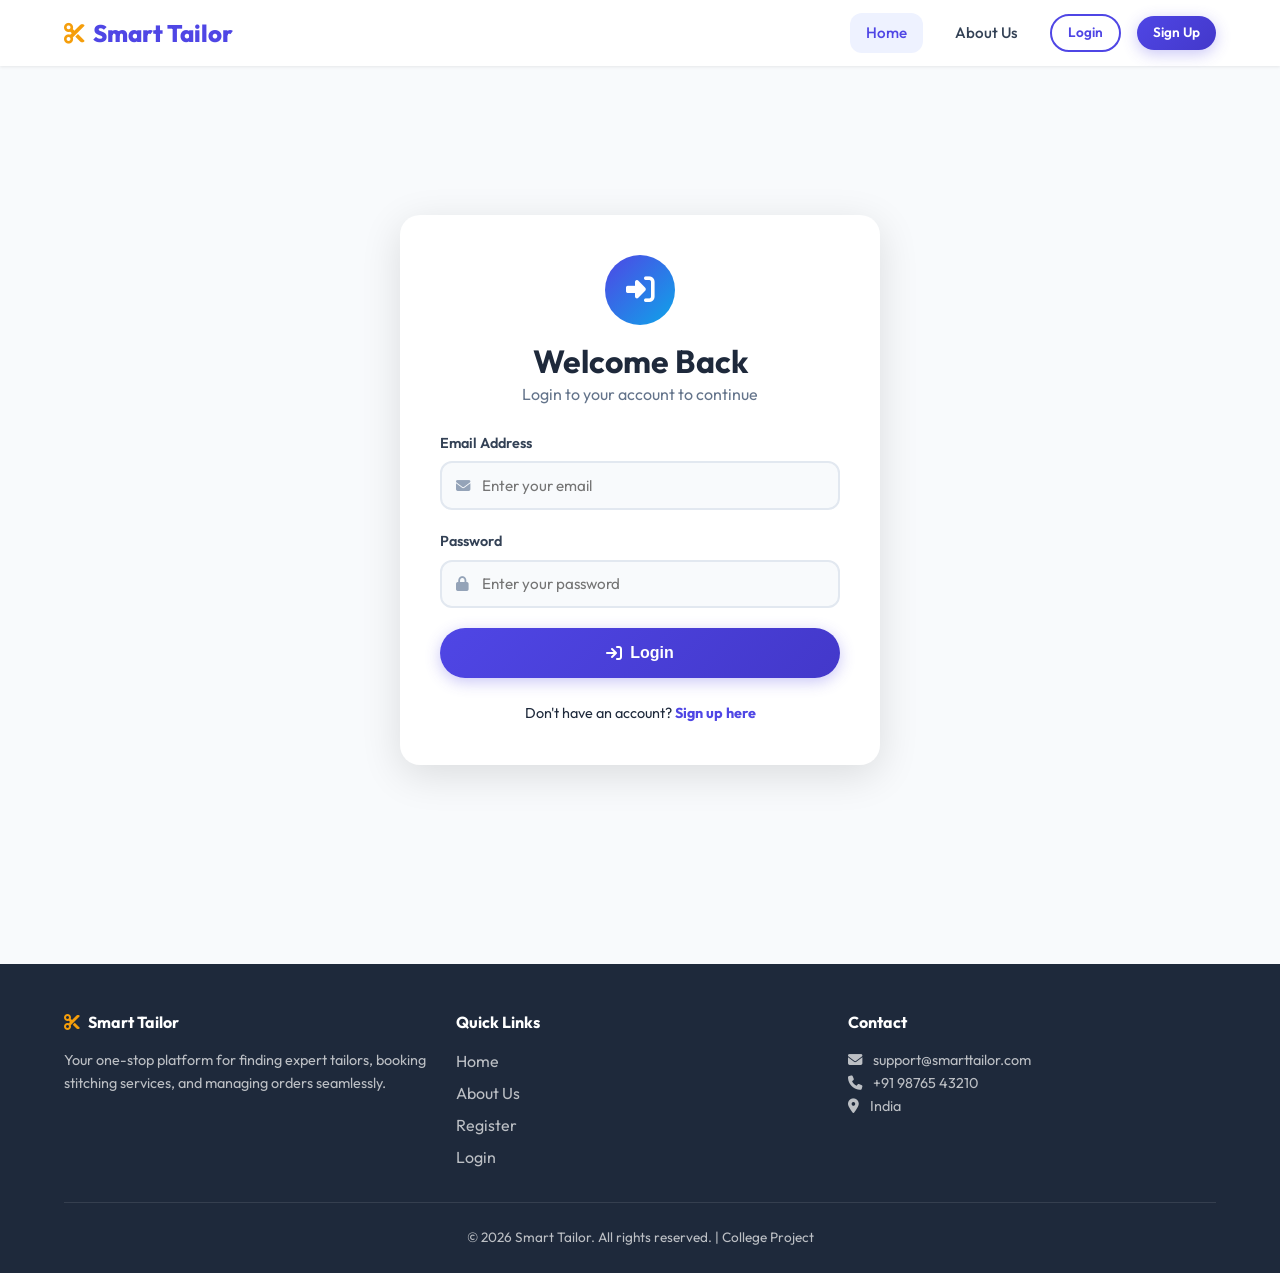
==== customer/dashboard.html @ 3a211cde "Initial project upload Co-authored-by: Copilot <223556219+Copilot@users.noreply.github.com>" ====
<!DOCTYPE html>
<html lang="en">

<head>
    <meta charset="UTF-8">
    <meta name="viewport" content="width=device-width, initial-scale=1.0">
    <title>Customer Dashboard — Smart Tailor</title>
    <meta name="description" content="Browse tailors, manage bookings, and track your orders.">
    <link rel="stylesheet" href="https://cdnjs.cloudflare.com/ajax/libs/font-awesome/6.5.0/css/all.min.css">
    <link rel="stylesheet" href="../css/style.css">
</head>

<body>
    <div id="navbar-container"></div>

    <!-- Page Header -->
    <div class="page-header">
        <div class="container">
            <h1 id="welcomeMsg">Welcome back!</h1>
            <p>Customer Dashboard — Find tailors and manage your bookings</p>
        </div>
    </div>

    <div class="container dashboard-container" style="padding-top:2rem;">
        <div id="alert-container"></div>

        <!-- Stats Row -->
        <div class="grid-3 mb-4" id="statsRow">
            <div class="stat-card">
                <div class="stat-icon primary"><i class="fa-solid fa-box"></i></div>
                <div>
                    <h3 id="totalOrders">0</h3>
                    <p>Total Orders</p>
                </div>
            </div>
            <div class="stat-card">
                <div class="stat-icon warning"><i class="fa-solid fa-clock"></i></div>
                <div>
                    <h3 id="activeOrders">0</h3>
                    <p>Active Orders</p>
                </div>
            </div>
            <div class="stat-card">
                <div class="stat-icon success"><i class="fa-solid fa-check-double"></i></div>
                <div>
                    <h3 id="completedOrders">0</h3>
                    <p>Completed</p>
                </div>
            </div>
        </div>

        <!-- Tailor Listing Section -->
        <div class="card-custom mb-4">
            <div class="flex-between p-3" style="border-bottom:1px solid var(--gray-lighter); flex-wrap:wrap; gap:0.8rem;">
                <h3><i class="fa-solid fa-store" style="color:var(--primary);margin-right:10px;"></i>Available Tailors
                </h3>
                <div id="categoryFilter" style="display:flex; gap:0.5rem; flex-wrap:wrap;">
                    <button type="button" class="btn-secondary-custom btn-sm-custom cat-filter-btn active" data-category="" onclick="filterByCategory('')">All</button>
                    <button type="button" class="btn-secondary-custom btn-sm-custom cat-filter-btn" data-category="Men" onclick="filterByCategory('Men')"><i class="fa-solid fa-person"></i> Men</button>
                    <button type="button" class="btn-secondary-custom btn-sm-custom cat-filter-btn" data-category="Women" onclick="filterByCategory('Women')"><i class="fa-solid fa-person-dress"></i> Women</button>
                    <button type="button" class="btn-secondary-custom btn-sm-custom cat-filter-btn" data-category="Kids" onclick="filterByCategory('Kids')"><i class="fa-solid fa-child"></i> Kids</button>
                </div>
            </div>

            <!-- Full filter system: search, city, rating, price, sort -->
            <div style="padding:1.2rem 1.5rem; border-bottom:1px solid var(--gray-lighter); display:flex; gap:0.8rem; flex-wrap:wrap; align-items:center;">
                <div class="input-icon" style="flex:1; min-width:220px; margin-bottom:0;">
                    <i class="fa-solid fa-magnifying-glass"></i>
                    <input type="text" id="searchInput" placeholder="Search by shop, owner, or service..." oninput="debouncedFilter()">
                </div>
                <select id="cityFilter" onchange="loadTailors()" style="padding:0.6rem 0.9rem; border-radius:10px; border:1px solid var(--gray-lighter); min-width:150px;">
                    <option value="">All Cities</option>
                </select>
                <select id="ratingFilter" onchange="loadTailors()" style="padding:0.6rem 0.9rem; border-radius:10px; border:1px solid var(--gray-lighter); min-width:140px;">
                    <option value="0">Any Rating</option>
                    <option value="4.5">4.5 &amp; up</option>
                    <option value="4">4.0 &amp; up</option>
                    <option value="3">3.0 &amp; up</option>
                </select>
                <select id="priceFilter" onchange="loadTailors()" style="padding:0.6rem 0.9rem; border-radius:10px; border:1px solid var(--gray-lighter); min-width:160px;">
                    <option value="">Any Price</option>
                </select>
                <select id="sortFilter" onchange="loadTailors()" style="padding:0.6rem 0.9rem; border-radius:10px; border:1px solid var(--gray-lighter); min-width:160px;">
                    <option value="">Newest First</option>
                    <option value="rating">Highest Rated</option>
                    <option value="price_low">Price: Low to High</option>
                    <option value="price_high">Price: High to Low</option>
                </select>
            </div>

            <div style="padding:1.5rem;">
                <div class="grid-3" id="tailorsList">
                    <div class="text-center p-3">
                        <div class="spinner"></div>
                        <p class="text-muted">Loading tailors...</p>
                    </div>
                </div>
            </div>
        </div>

        <!-- Recent Bookings -->
        <div class="card-custom mb-4">
            <div class="flex-between p-3" style="border-bottom:1px solid var(--gray-lighter);">
                <h3><i class="fa-solid fa-clipboard-list" style="color:var(--primary);margin-right:10px;"></i>My
                    Bookings</h3>
            </div>
            <div style="overflow-x:auto;">
                <table class="table-custom">
                    <thead>
                        <tr>
                            <th>#</th>
                            <th>Tailor Shop</th>
                            <th>Service</th>
                            <th>Date & Time</th>
                            <th>Mode</th>
                            <th>Status</th>
                            <th>Action</th>
                        </tr>
                    </thead>
                    <tbody id="bookingsTable">
                        <tr>
                            <td colspan="7" class="text-center p-3 text-muted">Loading...</td>
                        </tr>
                    </tbody>
                </table>
            </div>
        </div>
    </div>

    <div id="footer-container"></div>

    <script src="../js/script.js"></script>
    <script>
        document.addEventListener('DOMContentLoaded', async () => {
            const user = await initPage('home', true, ['customer']);
            if (!user) return;

            document.getElementById('welcomeMsg').textContent = 'Welcome, ' + user.full_name + '!';
            loadFilterOptions();
            loadTailors();
            loadBookings();
        });

        let activeCategory = '';
        let searchDebounceTimer = null;

        function filterByCategory(category) {
            activeCategory = category;
            document.querySelectorAll('.cat-filter-btn').forEach(btn => {
                btn.classList.toggle('active', btn.dataset.category === category);
            });
            loadTailors();
        }

        function debouncedFilter() {
            clearTimeout(searchDebounceTimer);
            searchDebounceTimer = setTimeout(loadTailors, 400);
        }

        async function loadFilterOptions() {
            try {
                const result = await fetchAPI('filter_options.php');
                const { cities, price_ranges } = result.data;

                const citySelect = document.getElementById('cityFilter');
                cities.forEach(c => {
                    const opt = document.createElement('option');
                    opt.value = c; opt.textContent = c;
                    citySelect.appendChild(opt);
                });

                const priceSelect = document.getElementById('priceFilter');
                price_ranges.forEach(p => {
                    const opt = document.createElement('option');
                    opt.value = p.value; opt.textContent = p.label;
                    priceSelect.appendChild(opt);
                });
            } catch (err) {
                // Filter dropdowns simply stay at their default options if this fails.
            }
        }

        const CATEGORY_ICONS = { Men: 'fa-person', Women: 'fa-person-dress', Kids: 'fa-child' };

        function starRow(rating) {
            const full = Math.round(rating);
            let html = '';
            for (let i = 1; i <= 5; i++) {
                html += `<i class="fa-${i <= full ? 'solid' : 'regular'} fa-star" style="color:#F5A623;font-size:0.8rem;"></i>`;
            }
            return html + ` <span style="font-size:0.8rem;color:var(--gray);">${parseFloat(rating).toFixed(1)}</span>`;
        }

        function buildTailorQuery() {
            const params = new URLSearchParams();
            if (activeCategory) params.set('category', activeCategory);
            const city = document.getElementById('cityFilter').value;
            if (city) params.set('city', city);
            const search = document.getElementById('searchInput').value.trim();
            if (search) params.set('search', search);
            const minRating = document.getElementById('ratingFilter').value;
            if (minRating && minRating !== '0') params.set('min_rating', minRating);
            const priceRange = document.getElementById('priceFilter').value;
            if (priceRange) params.set('price_range', priceRange);
            const sort = document.getElementById('sortFilter').value;
            if (sort) params.set('sort', sort);
            return params.toString();
        }

        async function loadTailors() {
            try {
                const qs = buildTailorQuery();
                const endpoint = qs ? `tailors.php?${qs}` : 'tailors.php';
                const result = await fetchAPI(endpoint);
                const container = document.getElementById('tailorsList');
                const tailors = result.data || [];

                if (tailors.length === 0) {
                    container.innerHTML = '<div class="text-center p-3" style="grid-column:1/-1;"><i class="fa-solid fa-store-slash" style="font-size:3rem;color:var(--gray-light);margin-bottom:1rem;display:block;"></i><h4>No tailors found</h4><p class="text-muted">Try adjusting your filters, or check back soon!</p></div>';
                    return;
                }

                container.innerHTML = tailors.map(t => `
                    <div class="tailor-card">
                        <div class="icon-box">
                            <i class="fa-solid fa-store"></i>
                        </div>
                        <h4>${t.shop_name}</h4>
                        <p class="meta"><i class="fa-solid fa-user-tie"></i> ${t.owner_name}</p>
                        <p class="meta"><i class="fa-solid fa-location-dot"></i> ${t.city ? t.city + ' \u2014 ' : ''}${t.address || 'N/A'}</p>
                        <p class="meta">${starRow(t.rating)}</p>
                        <p class="meta" style="font-weight:600;color:var(--primary);">Starting from \u20b9${parseFloat(t.starting_price).toFixed(0)}</p>
                        <div style="margin:0.5rem 0;">
                            ${(t.category || '').split(',').filter(Boolean).map(c => `<span class="services-badge" style="background:var(--accent-light,#eef2ff);"><i class="fa-solid ${CATEGORY_ICONS[c.trim()] || 'fa-tag'}"></i> ${c.trim()}</span>`).join('')}
                        </div>
                        <div style="margin:0.5rem 0 0.8rem;">
                            ${(t.services || '').split(',').map(s => `<span class="services-badge">${s.trim()}</span>`).join('')}
                        </div>
                        <a href="booking.html?tailor_id=${t.id}&shop_name=${encodeURIComponent(t.shop_name)}" class="btn-primary-custom btn-sm-custom w-100" style="justify-content:center; margin-top:auto;">
                            <i class="fa-solid fa-calendar-plus"></i> Book Now
                        </a>
                    </div>
                `).join('');
            } catch (err) {
                document.getElementById('tailorsList').innerHTML = '<p class="text-muted text-center" style="grid-column:1/-1;">Failed to load tailors.</p>';
            }
        }

        async function loadBookings() {
            try {
                const result = await fetchAPI('booking.php');
                const bookings = result.data || [];
                const tbody = document.getElementById('bookingsTable');

                // Stats
                document.getElementById('totalOrders').textContent = bookings.length;
                document.getElementById('activeOrders').textContent = bookings.filter(b => b.status !== 'completed' && b.status !== 'cancelled').length;
                document.getElementById('completedOrders').textContent = bookings.filter(b => b.status === 'completed').length;

                if (bookings.length === 0) {
                    tbody.innerHTML = '<tr><td colspan="7" class="text-center p-3 text-muted">No bookings yet. Browse tailors and book your first service!</td></tr>';
                    return;
                }

                tbody.innerHTML = bookings.map((b, i) => `
                    <tr>
                        <td>${i + 1}</td>
                        <td><strong>${b.shop_name}</strong></td>
                        <td>${b.service_type}</td>
                        <td>${formatDate(b.booking_date)}<br><small class="text-muted">${b.booking_time}</small></td>
                        <td><small>${b.service_mode}</small></td>
                        <td>${getStatusBadge(b.status)}</td>
                        <td>
                            <a href="order_summary.html?id=${b.id}" class="btn-primary-custom btn-sm-custom" style="padding:0.3rem 0.8rem;font-size:0.8rem;">
                                <i class="fa-solid fa-eye"></i> View
                            </a>
                        </td>
                    </tr>
                `).join('');
            } catch (err) {
                document.getElementById('bookingsTable').innerHTML = '<tr><td colspan="7" class="text-center text-muted p-3">Failed to load bookings.</td></tr>';
            }
        }
    </script>
</body>

</html>
---- css/style.css ----
/* ==============================================
   Tailor Booking System — Design System
   Modern, clean, responsive CSS
   ============================================== */

/* Google Font */
@import url('https://fonts.googleapis.com/css2?family=Outfit:wght@300;400;500;600;700;800&display=swap');

/* ---- CSS Custom Properties ---- */
:root {
    --primary: #4F46E5;
    --primary-dark: #4338CA;
    --primary-light: #EEF2FF;
    --secondary: #0EA5E9;
    --accent: #F59E0B;
    --success: #10B981;
    --danger: #EF4444;
    --warning: #F59E0B;
    --dark: #1E293B;
    --dark-2: #334155;
    --gray: #64748B;
    --gray-light: #94A3B8;
    --gray-lighter: #E2E8F0;
    --bg: #F8FAFC;
    --white: #FFFFFF;
    --shadow-sm: 0 1px 3px rgba(0,0,0,0.08);
    --shadow: 0 4px 15px rgba(0,0,0,0.08);
    --shadow-lg: 0 10px 40px rgba(0,0,0,0.12);
    --shadow-xl: 0 20px 60px rgba(0,0,0,0.15);
    --radius: 12px;
    --radius-lg: 20px;
    --radius-pill: 50px;
    --transition: all 0.3s cubic-bezier(0.4, 0, 0.2, 1);
    --font: 'Outfit', sans-serif;
}

/* ---- Reset & Base ---- */
*, *::before, *::after {
    margin: 0;
    padding: 0;
    box-sizing: border-box;
}

html {
    scroll-behavior: smooth;
}

body {
    font-family: var(--font);
    background: var(--bg);
    color: var(--dark);
    line-height: 1.6;
    min-height: 100vh;
    overflow-x: hidden;
}

a {
    color: var(--primary);
    text-decoration: none;
    transition: var(--transition);
}

a:hover {
    color: var(--primary-dark);
}

img {
    max-width: 100%;
    height: auto;
}

/* ---- Typography ---- */
h1, h2, h3, h4, h5, h6 {
    font-weight: 700;
    line-height: 1.3;
    color: var(--dark);
}

h1 { font-size: 2.5rem; }
h2 { font-size: 2rem; }
h3 { font-size: 1.5rem; }
h4 { font-size: 1.25rem; }

.text-gradient {
    background: linear-gradient(135deg, var(--primary), var(--secondary));
    -webkit-background-clip: text;
    -webkit-text-fill-color: transparent;
    background-clip: text;
}

/* ---- Navbar ---- */
.navbar {
    background: var(--white);
    box-shadow: var(--shadow-sm);
    padding: 0.8rem 0;
    position: fixed;
    top: 0;
    left: 0;
    right: 0;
    z-index: 1000;
    transition: var(--transition);
}

.navbar.scrolled {
    background: rgba(255, 255, 255, 0.95);
    backdrop-filter: blur(20px);
    box-shadow: var(--shadow);
}

.navbar-brand {
    font-weight: 800;
    font-size: 1.5rem;
    color: var(--primary) !important;
    display: flex;
    align-items: center;
    gap: 8px;
}

.navbar-brand i {
    font-size: 1.3rem;
    color: var(--accent);
}

.nav-link {
    font-weight: 500;
    color: var(--dark-2) !important;
    padding: 0.5rem 1rem !important;
    border-radius: var(--radius);
    transition: var(--transition);
    font-size: 0.95rem;
}

.nav-link:hover,
.nav-link.active {
    color: var(--primary) !important;
    background: var(--primary-light);
}

/* Profile Dropdown */
.profile-dropdown {
    position: relative;
}

.profile-icon {
    width: 40px;
    height: 40px;
    border-radius: 50%;
    background: linear-gradient(135deg, var(--primary), var(--secondary));
    color: var(--white);
    display: flex;
    align-items: center;
    justify-content: center;
    font-weight: 700;
    font-size: 1.1rem;
    cursor: pointer;
    border: 3px solid var(--white);
    box-shadow: var(--shadow);
    transition: var(--transition);
}

.profile-icon:hover {
    transform: scale(1.1);
    box-shadow: var(--shadow-lg);
}

.profile-menu {
    position: absolute;
    top: 55px;
    right: 0;
    background: var(--white);
    border-radius: var(--radius);
    box-shadow: var(--shadow-xl);
    min-width: 220px;
    padding: 0.5rem 0;
    opacity: 0;
    visibility: hidden;
    transform: translateY(-10px);
    transition: var(--transition);
    z-index: 1001;
    border: 1px solid var(--gray-lighter);
}

.profile-menu.show {
    opacity: 1;
    visibility: visible;
    transform: translateY(0);
}

.profile-menu a {
    display: flex;
    align-items: center;
    gap: 10px;
    padding: 0.7rem 1.2rem;
    color: var(--dark-2);
    font-weight: 500;
    font-size: 0.9rem;
    transition: var(--transition);
}

.profile-menu a:hover {
    background: var(--primary-light);
    color: var(--primary);
}

.profile-menu a i {
    font-size: 1rem;
    width: 20px;
    text-align: center;
    color: var(--gray);
}

.profile-menu a:hover i {
    color: var(--primary);
}

.profile-menu .divider {
    height: 1px;
    background: var(--gray-lighter);
    margin: 0.3rem 0;
}

.profile-menu a.logout {
    color: var(--danger);
}

.profile-menu a.logout i {
    color: var(--danger);
}

/* ---- Buttons ---- */
.btn-primary-custom {
    background: linear-gradient(135deg, var(--primary), var(--primary-dark));
    color: var(--white);
    border: none;
    padding: 0.75rem 2rem;
    border-radius: var(--radius-pill);
    font-weight: 600;
    font-size: 0.95rem;
    cursor: pointer;
    transition: var(--transition);
    display: inline-flex;
    align-items: center;
    gap: 8px;
    box-shadow: 0 4px 15px rgba(79, 70, 229, 0.3);
}

.btn-primary-custom:hover {
    transform: translateY(-2px);
    box-shadow: 0 8px 25px rgba(79, 70, 229, 0.4);
    background: linear-gradient(135deg, var(--primary-dark), var(--primary));
}

.btn-secondary-custom {
    background: var(--white);
    color: var(--primary);
    border: 2px solid var(--primary);
    padding: 0.7rem 2rem;
    border-radius: var(--radius-pill);
    font-weight: 600;
    font-size: 0.95rem;
    cursor: pointer;
    transition: var(--transition);
    display: inline-flex;
    align-items: center;
    gap: 8px;
}

.btn-secondary-custom:hover {
    background: var(--primary);
    color: var(--white);
    transform: translateY(-2px);
}

.btn-success-custom {
    background: linear-gradient(135deg, var(--success), #059669);
    color: var(--white);
    border: none;
    padding: 0.75rem 2rem;
    border-radius: var(--radius-pill);
    font-weight: 600;
    cursor: pointer;
    transition: var(--transition);
    box-shadow: 0 4px 15px rgba(16, 185, 129, 0.3);
}

.btn-success-custom:hover {
    transform: translateY(-2px);
    box-shadow: 0 8px 25px rgba(16, 185, 129, 0.4);
}

.btn-danger-custom {
    background: linear-gradient(135deg, var(--danger), #DC2626);
    color: var(--white);
    border: none;
    padding: 0.6rem 1.5rem;
    border-radius: var(--radius-pill);
    font-weight: 600;
    cursor: pointer;
    transition: var(--transition);
}

.btn-sm-custom {
    padding: 0.4rem 1rem;
    font-size: 0.85rem;
}

/* ---- Cards ---- */
.card-custom {
    background: var(--white);
    border-radius: var(--radius-lg);
    box-shadow: var(--shadow);
    border: 1px solid rgba(226, 232, 240, 0.5);
    transition: var(--transition);
    overflow: hidden;
}

.card-custom:hover {
    box-shadow: var(--shadow-lg);
    transform: translateY(-4px);
}

.glass-card {
    background: rgba(255, 255, 255, 0.7);
    backdrop-filter: blur(20px);
    border: 1px solid rgba(255, 255, 255, 0.3);
    border-radius: var(--radius-lg);
    box-shadow: var(--shadow);
}

/* Tailor Cards */
.tailor-card {
    background: var(--white);
    border-radius: var(--radius-lg);
    box-shadow: var(--shadow);
    padding: 1.5rem;
    transition: var(--transition);
    border: 1px solid transparent;
    position: relative;
    overflow: hidden;
    display: flex;
    flex-direction: column;
    height: 100%;
}

.tailor-card::before {
    content: '';
    position: absolute;
    top: 0;
    left: 0;
    right: 0;
    height: 4px;
    background: linear-gradient(90deg, var(--primary), var(--secondary));
    opacity: 0;
    transition: var(--transition);
}

.tailor-card:hover {
    transform: translateY(-6px);
    box-shadow: var(--shadow-xl);
    border-color: var(--primary-light);
}

.tailor-card:hover::before {
    opacity: 1;
}

.tailor-card .icon-box {
    width: 70px;
    height: 70px;
    border-radius: 50%;
    background: linear-gradient(135deg, var(--primary-light), #C7D2FE);
    display: flex;
    align-items: center;
    justify-content: center;
    margin-bottom: 1rem;
}

.tailor-card .icon-box i {
    font-size: 1.8rem;
    color: var(--primary);
}

.tailor-card h4 {
    font-size: 1.1rem;
    margin-bottom: 0.3rem;
}

.tailor-card .meta {
    color: var(--gray);
    font-size: 0.85rem;
    margin-bottom: 0.5rem;
}

.tailor-card .services-badge {
    display: inline-block;
    background: var(--primary-light);
    color: var(--primary);
    padding: 0.25rem 0.75rem;
    border-radius: var(--radius-pill);
    font-size: 0.8rem;
    font-weight: 500;
    margin: 0.15rem;
}

/* ---- Hero Section ---- */
.hero {
    min-height: 100vh;
    display: flex;
    align-items: center;
    padding-top: 80px;
    position: relative;
    overflow: hidden;
    background: linear-gradient(135deg, #F8FAFC 0%, var(--primary-light) 50%, #DBEAFE 100%);
}

.hero::before {
    content: '';
    position: absolute;
    width: 600px;
    height: 600px;
    border-radius: 50%;
    background: radial-gradient(circle, rgba(79, 70, 229, 0.08), transparent);
    top: -200px;
    right: -200px;
}

.hero::after {
    content: '';
    position: absolute;
    width: 400px;
    height: 400px;
    border-radius: 50%;
    background: radial-gradient(circle, rgba(14, 165, 233, 0.06), transparent);
    bottom: -100px;
    left: -100px;
}

.hero h1 {
    font-size: 3.5rem;
    font-weight: 800;
    line-height: 1.15;
    margin-bottom: 1.5rem;
}

.hero p {
    font-size: 1.15rem;
    color: var(--gray);
    max-width: 500px;
}

.hero-visual {
    position: relative;
}

.hero-card {
    background: var(--white);
    border-radius: var(--radius-lg);
    box-shadow: var(--shadow-xl);
    padding: 2.5rem;
    text-align: center;
}

.hero-card i {
    font-size: 4rem;
    color: var(--primary);
    margin-bottom: 1rem;
}

.floating-badge {
    position: absolute;
    background: var(--white);
    border-radius: var(--radius);
    padding: 0.8rem 1.2rem;
    box-shadow: var(--shadow-lg);
    display: flex;
    align-items: center;
    gap: 10px;
    animation: float 3s ease-in-out infinite;
}

.floating-badge.left {
    bottom: 30px;
    left: -20px;
}

.floating-badge.right {
    top: 30px;
    right: -20px;
    animation-delay: 1.5s;
}

@keyframes float {
    0%, 100% { transform: translateY(0); }
    50% { transform: translateY(-10px); }
}

/* ---- Section Styles ---- */
.section {
    padding: 5rem 0;
}

.section-title {
    text-align: center;
    margin-bottom: 3rem;
}

.section-title h2 {
    font-size: 2.2rem;
    margin-bottom: 0.5rem;
}

.section-title p {
    color: var(--gray);
    font-size: 1.1rem;
}

.section-alt {
    background: var(--white);
}

/* ---- Feature Cards ---- */
.feature-card {
    text-align: center;
    padding: 2rem 1.5rem;
    border-radius: var(--radius-lg);
    background: var(--white);
    box-shadow: var(--shadow);
    transition: var(--transition);
}

.feature-card:hover {
    transform: translateY(-5px);
    box-shadow: var(--shadow-lg);
}

.feature-card .icon {
    width: 80px;
    height: 80px;
    border-radius: 50%;
    background: var(--primary-light);
    display: flex;
    align-items: center;
    justify-content: center;
    margin: 0 auto 1.5rem;
}

.feature-card .icon i {
    font-size: 2rem;
    color: var(--primary);
}

.feature-card h4 {
    margin-bottom: 0.5rem;
}

.feature-card p {
    color: var(--gray);
    font-size: 0.9rem;
}

/* ---- Forms ---- */
.form-container {
    max-width: 600px;
    margin: 0 auto;
    background: var(--white);
    padding: 2.5rem;
    border-radius: var(--radius-lg);
    box-shadow: var(--shadow-lg);
}

.form-container.wide {
    max-width: 800px;
}

.form-group {
    margin-bottom: 1.25rem;
}

.form-group label {
    display: block;
    font-weight: 600;
    font-size: 0.9rem;
    color: var(--dark-2);
    margin-bottom: 0.4rem;
}

.form-group input,
.form-group select,
.form-group textarea {
    width: 100%;
    padding: 0.8rem 1rem;
    border: 2px solid var(--gray-lighter);
    border-radius: var(--radius);
    font-family: var(--font);
    font-size: 0.95rem;
    color: var(--dark);
    transition: var(--transition);
    background: var(--bg);
}

.form-group input:focus,
.form-group select:focus,
.form-group textarea:focus {
    outline: none;
    border-color: var(--primary);
    box-shadow: 0 0 0 4px rgba(79, 70, 229, 0.1);
    background: var(--white);
}

.form-group textarea {
    resize: vertical;
    min-height: 80px;
}

.form-group .input-icon {
    position: relative;
}

.form-group .input-icon i {
    position: absolute;
    left: 1rem;
    top: 50%;
    transform: translateY(-50%);
    color: var(--gray-light);
    font-size: 0.9rem;
}

.form-group .input-icon input {
    padding-left: 2.5rem;
}

.form-row {
    display: grid;
    grid-template-columns: 1fr 1fr;
    gap: 1rem;
}

/* Role Selection Tabs */
.role-tabs {
    display: flex;
    gap: 1rem;
    margin-bottom: 2rem;
}

.role-tab {
    flex: 1;
    padding: 1.2rem;
    border: 2px solid var(--gray-lighter);
    border-radius: var(--radius);
    text-align: center;
    cursor: pointer;
    transition: var(--transition);
    background: var(--white);
}

.role-tab:hover {
    border-color: var(--primary-light);
}

.role-tab.active {
    border-color: var(--primary);
    background: var(--primary-light);
}

.role-tab i {
    font-size: 2rem;
    display: block;
    margin-bottom: 0.5rem;
    color: var(--gray);
    transition: var(--transition);
}

.role-tab.active i {
    color: var(--primary);
}

.role-tab span {
    font-weight: 600;
    font-size: 0.95rem;
}

/* ---- Dashboard Layout ---- */
.page-header {
    background: linear-gradient(135deg, var(--primary), var(--primary-dark));
    color: var(--white);
    padding: 6rem 0 3rem;
    margin-bottom: -2rem;
    position: relative;
}

.page-header::after {
    content: '';
    position: absolute;
    bottom: 0;
    left: 0;
    right: 0;
    height: 30px;
    background: var(--bg);
    border-radius: 30px 30px 0 0;
}

.page-header h1 {
    color: var(--white);
    font-size: 2rem;
}

.page-header p {
    color: rgba(255, 255, 255, 0.8);
}

.dashboard-container {
    padding-top: 80px;
    min-height: 100vh;
}

/* Stats Cards */
.stat-card {
    background: var(--white);
    border-radius: var(--radius-lg);
    padding: 1.5rem;
    box-shadow: var(--shadow);
    display: flex;
    align-items: center;
    gap: 1rem;
    transition: var(--transition);
}

.stat-card:hover {
    transform: translateY(-3px);
    box-shadow: var(--shadow-lg);
}

.stat-card .stat-icon {
    width: 55px;
    height: 55px;
    border-radius: 15px;
    display: flex;
    align-items: center;
    justify-content: center;
    font-size: 1.4rem;
}

.stat-card .stat-icon.primary {
    background: var(--primary-light);
    color: var(--primary);
}

.stat-card .stat-icon.success {
    background: #D1FAE5;
    color: var(--success);
}

.stat-card .stat-icon.warning {
    background: #FEF3C7;
    color: var(--warning);
}

.stat-card .stat-icon.danger {
    background: #FEE2E2;
    color: var(--danger);
}

.stat-card h3 {
    font-size: 1.6rem;
    margin-bottom: 0;
}

.stat-card p {
    color: var(--gray);
    font-size: 0.85rem;
    margin: 0;
}

/* ---- Tables ---- */
.table-custom {
    width: 100%;
    border-collapse: separate;
    border-spacing: 0;
}

.table-custom thead th {
    background: var(--bg);
    padding: 1rem 1.25rem;
    font-weight: 600;
    font-size: 0.85rem;
    color: var(--gray);
    text-transform: uppercase;
    letter-spacing: 0.5px;
    border-bottom: 2px solid var(--gray-lighter);
}

.table-custom tbody td {
    padding: 1rem 1.25rem;
    border-bottom: 1px solid var(--gray-lighter);
    font-size: 0.9rem;
    vertical-align: middle;
}

.table-custom tbody tr {
    transition: var(--transition);
}

.table-custom tbody tr:hover {
    background: var(--primary-light);
}

.table-custom tbody tr:last-child td {
    border-bottom: none;
}

/* Badges */
.badge-custom {
    padding: 0.35rem 0.85rem;
    border-radius: var(--radius-pill);
    font-size: 0.8rem;
    font-weight: 600;
    display: inline-flex;
    align-items: center;
    gap: 5px;
}

.badge-pending {
    background: #FEF3C7;
    color: #92400E;
}

.badge-accepted {
    background: #DBEAFE;
    color: #1E40AF;
}

.badge-progress {
    background: #E0E7FF;
    color: #4338CA;
}

.badge-completed {
    background: #D1FAE5;
    color: #065F46;
}

.badge-cancelled {
    background: #FEE2E2;
    color: #991B1B;
}

/* ---- Alert ---- */
.alert-custom {
    padding: 1rem 1.5rem;
    border-radius: var(--radius);
    margin-bottom: 1rem;
    display: flex;
    align-items: center;
    gap: 10px;
    font-weight: 500;
    font-size: 0.9rem;
    animation: slideDown 0.3s ease;
}

.alert-success {
    background: #D1FAE5;
    color: #065F46;
    border-left: 4px solid var(--success);
}

.alert-error {
    background: #FEE2E2;
    color: #991B1B;
    border-left: 4px solid var(--danger);
}

.alert-info {
    background: #DBEAFE;
    color: #1E40AF;
    border-left: 4px solid var(--secondary);
}

@keyframes slideDown {
    from {
        opacity: 0;
        transform: translateY(-10px);
    }
    to {
        opacity: 1;
        transform: translateY(0);
    }
}

/* ---- Pagination / Tabs on Dashboard ---- */
.dash-tabs {
    display: flex;
    gap: 0.5rem;
    margin-bottom: 2rem;
    border-bottom: 2px solid var(--gray-lighter);
    padding-bottom: 0;
}

.dash-tab {
    padding: 0.8rem 1.5rem;
    font-weight: 600;
    font-size: 0.9rem;
    color: var(--gray);
    cursor: pointer;
    border-bottom: 3px solid transparent;
    margin-bottom: -2px;
    transition: var(--transition);
}

.dash-tab:hover {
    color: var(--primary);
}

.dash-tab.active {
    color: var(--primary);
    border-bottom-color: var(--primary);
}

/* ---- Payment Options ---- */
.payment-option {
    border: 2px solid var(--gray-lighter);
    border-radius: var(--radius);
    padding: 1.5rem;
    cursor: pointer;
    transition: var(--transition);
    display: flex;
    align-items: center;
    gap: 1rem;
}

.payment-option:hover {
    border-color: var(--primary-light);
}

.payment-option.selected {
    border-color: var(--primary);
    background: var(--primary-light);
}

.payment-option .pay-icon {
    width: 50px;
    height: 50px;
    border-radius: 50%;
    display: flex;
    align-items: center;
    justify-content: center;
    font-size: 1.3rem;
}

/* ---- Order Summary ---- */
.order-summary-card {
    background: var(--white);
    border-radius: var(--radius-lg);
    box-shadow: var(--shadow-lg);
    overflow: hidden;
}

.order-summary-header {
    background: linear-gradient(135deg, var(--primary), var(--primary-dark));
    color: var(--white);
    padding: 2rem;
    text-align: center;
}

.order-summary-body {
    padding: 2rem;
}

.order-detail-row {
    display: flex;
    justify-content: space-between;
    padding: 0.8rem 0;
    border-bottom: 1px solid var(--gray-lighter);
    font-size: 0.95rem;
}

.order-detail-row:last-child {
    border-bottom: none;
    font-weight: 700;
    font-size: 1.1rem;
    color: var(--primary);
}

.order-detail-row .label {
    color: var(--gray);
}

/* ---- Success Animation ---- */
.success-page {
    min-height: 100vh;
    display: flex;
    align-items: center;
    justify-content: center;
    text-align: center;
    padding-top: 80px;
}

.success-icon {
    width: 120px;
    height: 120px;
    border-radius: 50%;
    background: linear-gradient(135deg, var(--success), #059669);
    display: flex;
    align-items: center;
    justify-content: center;
    margin: 0 auto 2rem;
    animation: scaleIn 0.5s ease;
}

.success-icon i {
    font-size: 3rem;
    color: var(--white);
}

@keyframes scaleIn {
    from { transform: scale(0); }
    to { transform: scale(1); }
}

/* ---- Footer ---- */
.footer {
    background: var(--dark);
    color: rgba(255, 255, 255, 0.7);
    padding: 3rem 0 1.5rem;
    margin-top: 4rem;
}

.footer a {
    color: rgba(255, 255, 255, 0.7);
}

.footer a:hover {
    color: var(--white);
}

.footer h5 {
    color: var(--white);
    font-size: 1rem;
    margin-bottom: 1rem;
}

.footer-bottom {
    border-top: 1px solid rgba(255, 255, 255, 0.1);
    padding-top: 1.5rem;
    margin-top: 2rem;
    text-align: center;
    font-size: 0.85rem;
}

/* ---- Utilities ---- */
.container {
    max-width: 1200px;
    margin: 0 auto;
    padding: 0 1.5rem;
}

.grid-2 {
    display: grid;
    grid-template-columns: repeat(2, 1fr);
    gap: 1.5rem;
}

.grid-3 {
    display: grid;
    grid-template-columns: repeat(3, 1fr);
    gap: 1.5rem;
}

.grid-4 {
    display: grid;
    grid-template-columns: repeat(4, 1fr);
    gap: 1.5rem;
}

.flex-center {
    display: flex;
    align-items: center;
    justify-content: center;
}

.flex-between {
    display: flex;
    align-items: center;
    justify-content: space-between;
}

.text-center { text-align: center; }
.text-muted { color: var(--gray) !important; }
.text-primary-c { color: var(--primary) !important; }
.text-success-c { color: var(--success) !important; }
.text-danger-c { color: var(--danger) !important; }
.text-warning-c { color: var(--warning) !important; }

.mb-1 { margin-bottom: 0.5rem; }
.mb-2 { margin-bottom: 1rem; }
.mb-3 { margin-bottom: 1.5rem; }
.mb-4 { margin-bottom: 2rem; }
.mt-2 { margin-top: 1rem; }
.mt-3 { margin-top: 1.5rem; }
.mt-4 { margin-top: 2rem; }
.p-2 { padding: 1rem; }
.p-3 { padding: 1.5rem; }
.gap-1 { gap: 0.5rem; }
.gap-2 { gap: 1rem; }
.gap-3 { gap: 1.5rem; }
.w-100 { width: 100%; }

.hidden { display: none !important; }
.visible { display: block !important; }

/* Loading Spinner */
.spinner {
    width: 40px;
    height: 40px;
    border: 4px solid var(--gray-lighter);
    border-top-color: var(--primary);
    border-radius: 50%;
    animation: spin 0.8s linear infinite;
    margin: 2rem auto;
}

@keyframes spin {
    to { transform: rotate(360deg); }
}

/* ---- Responsive ---- */
@media (max-width: 992px) {
    .hero h1 { font-size: 2.5rem; }
    .grid-4 { grid-template-columns: repeat(2, 1fr); }
    .grid-3 { grid-template-columns: repeat(2, 1fr); }
    .page-header { padding: 5rem 0 2.5rem; }
}

@media (max-width: 768px) {
    .hero h1 { font-size: 2rem; }
    .hero { min-height: auto; padding: 6rem 0 3rem; }
    .grid-4, .grid-3, .grid-2 { grid-template-columns: 1fr; }
    .form-row { grid-template-columns: 1fr; }
    .role-tabs { flex-direction: column; }
    .nav-links { 
        gap: 0.5rem; 
    }
    .navbar-collapse {
        background: var(--white);
        padding: 1rem;
        border-radius: var(--radius);
        margin-top: 0.5rem;
        box-shadow: var(--shadow-lg);
    }
    .profile-menu {
        position: fixed;
        top: auto !important;
        bottom: 0;
        left: 0;
        right: 0;
        border-radius: var(--radius-lg) var(--radius-lg) 0 0;
        min-width: 100%;
    }
    .dash-tabs {
        overflow-x: auto;
        -webkit-overflow-scrolling: touch;
    }
    .container { padding: 0 1rem; }
    .form-container { padding: 1.5rem; }
    .stat-card { padding: 1rem; }
}

@media (max-width: 480px) {
    .hero h1 { font-size: 1.75rem; }
    h2 { font-size: 1.5rem; }
    .btn-primary-custom, .btn-secondary-custom {
        padding: 0.65rem 1.5rem;
        font-size: 0.9rem;
    }
}

/* ---- Print Styles for PDF ---- */
@media print {
    .navbar, .footer, .btn-primary-custom, .btn-secondary-custom { display: none; }
    body { background: white; }
    .order-summary-card { box-shadow: none; border: 1px solid #ddd; }
}
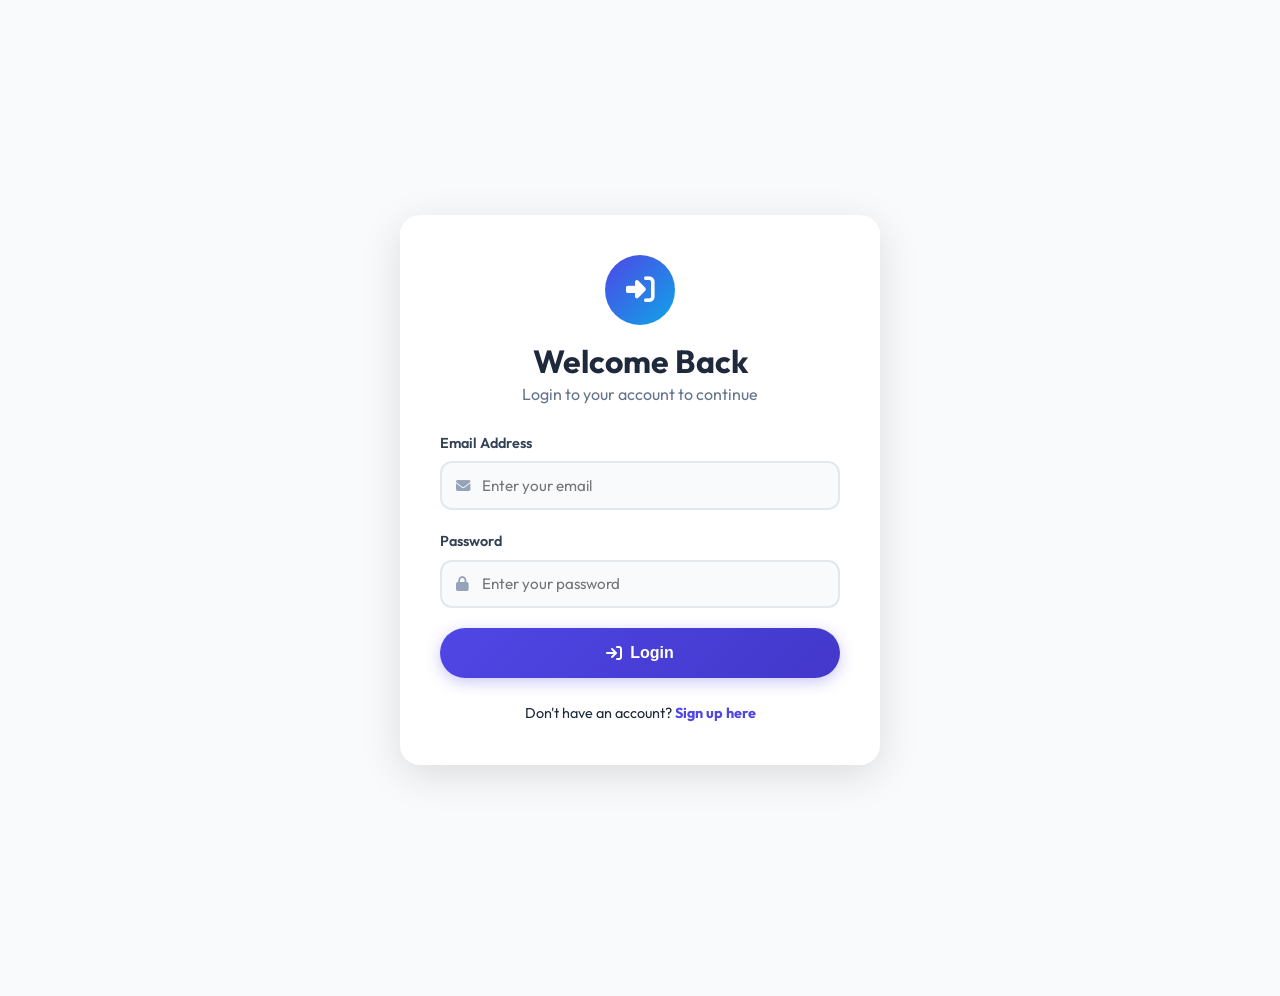
==== commit c2ae67f6: "css update" ====
--- a/customer/dashboard.html
+++ b/customer/dashboard.html
@@ -54,38 +54,73 @@
             <div class="flex-between p-3" style="border-bottom:1px solid var(--gray-lighter); flex-wrap:wrap; gap:0.8rem;">
                 <h3><i class="fa-solid fa-store" style="color:var(--primary);margin-right:10px;"></i>Available Tailors
                 </h3>
-                <div id="categoryFilter" style="display:flex; gap:0.5rem; flex-wrap:wrap;">
-                    <button type="button" class="btn-secondary-custom btn-sm-custom cat-filter-btn active" data-category="" onclick="filterByCategory('')">All</button>
-                    <button type="button" class="btn-secondary-custom btn-sm-custom cat-filter-btn" data-category="Men" onclick="filterByCategory('Men')"><i class="fa-solid fa-person"></i> Men</button>
-                    <button type="button" class="btn-secondary-custom btn-sm-custom cat-filter-btn" data-category="Women" onclick="filterByCategory('Women')"><i class="fa-solid fa-person-dress"></i> Women</button>
-                    <button type="button" class="btn-secondary-custom btn-sm-custom cat-filter-btn" data-category="Kids" onclick="filterByCategory('Kids')"><i class="fa-solid fa-child"></i> Kids</button>
-                </div>
-            </div>
-
-            <!-- Full filter system: search, city, rating, price, sort -->
-            <div style="padding:1.2rem 1.5rem; border-bottom:1px solid var(--gray-lighter); display:flex; gap:0.8rem; flex-wrap:wrap; align-items:center;">
-                <div class="input-icon" style="flex:1; min-width:220px; margin-bottom:0;">
-                    <i class="fa-solid fa-magnifying-glass"></i>
-                    <input type="text" id="searchInput" placeholder="Search by shop, owner, or service..." oninput="debouncedFilter()">
-                </div>
-                <select id="cityFilter" onchange="loadTailors()" style="padding:0.6rem 0.9rem; border-radius:10px; border:1px solid var(--gray-lighter); min-width:150px;">
-                    <option value="">All Cities</option>
-                </select>
-                <select id="ratingFilter" onchange="loadTailors()" style="padding:0.6rem 0.9rem; border-radius:10px; border:1px solid var(--gray-lighter); min-width:140px;">
-                    <option value="0">Any Rating</option>
-                    <option value="4.5">4.5 &amp; up</option>
-                    <option value="4">4.0 &amp; up</option>
-                    <option value="3">3.0 &amp; up</option>
-                </select>
-                <select id="priceFilter" onchange="loadTailors()" style="padding:0.6rem 0.9rem; border-radius:10px; border:1px solid var(--gray-lighter); min-width:160px;">
-                    <option value="">Any Price</option>
-                </select>
-                <select id="sortFilter" onchange="loadTailors()" style="padding:0.6rem 0.9rem; border-radius:10px; border:1px solid var(--gray-lighter); min-width:160px;">
-                    <option value="">Newest First</option>
-                    <option value="rating">Highest Rated</option>
-                    <option value="price_low">Price: Low to High</option>
-                    <option value="price_high">Price: High to Low</option>
-                </select>
+            </div>
+
+            <div class="tailor-search-area">
+                <div class="tailor-filter-toolbar">
+                    <label class="tailor-search-box" for="searchInput">
+                        <i class="fa-solid fa-magnifying-glass" aria-hidden="true"></i>
+                        <input type="search" id="searchInput" placeholder="Search tailors, shops, or services..." oninput="debouncedFilter()">
+                    </label>
+                    <button type="button" class="tailor-filter-toggle" id="filterToggle"
+                        aria-expanded="false" aria-controls="tailorFilterPanel" onclick="toggleTailorFilters()">
+                        <i class="fa-solid fa-sliders" aria-hidden="true"></i>
+                        <span>Filters</span>
+                        <span class="filter-count" id="activeFilterCount" hidden>0</span>
+                        <i class="fa-solid fa-chevron-down filter-chevron" aria-hidden="true"></i>
+                    </button>
+                </div>
+
+                <div class="tailor-filter-panel" id="tailorFilterPanel" hidden>
+                    <div class="filter-panel-heading">
+                        <div>
+                            <h4>Filter tailors</h4>
+                            <p>Choose what matters to you</p>
+                        </div>
+                        <button type="button" class="filter-reset" onclick="resetTailorFilters()">Clear all</button>
+                    </div>
+                    <div class="filter-fields">
+                        <label class="filter-field">
+                            <span>Category</span>
+                            <select id="categoryFilter" onchange="applyTailorFilters()">
+                                <option value="">All categories</option>
+                                <option value="Men">Men</option>
+                                <option value="Women">Women</option>
+                                <option value="Kids">Kids</option>
+                            </select>
+                        </label>
+                        <label class="filter-field">
+                            <span>City</span>
+                            <select id="cityFilter" onchange="applyTailorFilters()">
+                                <option value="">All cities</option>
+                            </select>
+                        </label>
+                        <label class="filter-field">
+                            <span>Minimum rating</span>
+                            <select id="ratingFilter" onchange="applyTailorFilters()">
+                                <option value="0">Any rating</option>
+                                <option value="4.5">4.5 and up</option>
+                                <option value="4">4.0 and up</option>
+                                <option value="3">3.0 and up</option>
+                            </select>
+                        </label>
+                        <label class="filter-field">
+                            <span>Price range</span>
+                            <select id="priceFilter" onchange="applyTailorFilters()">
+                                <option value="">Any price</option>
+                            </select>
+                        </label>
+                        <label class="filter-field filter-field-sort">
+                            <span>Sort by</span>
+                            <select id="sortFilter" onchange="applyTailorFilters()">
+                                <option value="">Newest first</option>
+                                <option value="rating">Highest rated</option>
+                                <option value="price_low">Price: low to high</option>
+                                <option value="price_high">Price: high to low</option>
+                            </select>
+                        </label>
+                    </div>
+                </div>
             </div>
 
             <div style="padding:1.5rem;">
@@ -144,18 +179,61 @@
         let activeCategory = '';
         let searchDebounceTimer = null;
 
-        function filterByCategory(category) {
-            activeCategory = category;
-            document.querySelectorAll('.cat-filter-btn').forEach(btn => {
-                btn.classList.toggle('active', btn.dataset.category === category);
-            });
+        function toggleTailorFilters(forceOpen) {
+            const panel = document.getElementById('tailorFilterPanel');
+            const toggle = document.getElementById('filterToggle');
+            const isOpen = forceOpen === undefined ? panel.hidden : forceOpen;
+            panel.hidden = !isOpen;
+            toggle.setAttribute('aria-expanded', String(isOpen));
+        }
+
+        function applyTailorFilters() {
+            activeCategory = document.getElementById('categoryFilter').value;
+            updateActiveFilterCount();
+            loadTailors();
+        }
+
+        function updateActiveFilterCount() {
+            const filters = [
+                document.getElementById('categoryFilter').value,
+                document.getElementById('cityFilter').value,
+                document.getElementById('ratingFilter').value !== '0',
+                document.getElementById('priceFilter').value,
+                document.getElementById('sortFilter').value
+            ];
+            const count = filters.filter(Boolean).length;
+            const badge = document.getElementById('activeFilterCount');
+            badge.textContent = count;
+            badge.hidden = count === 0;
+        }
+
+        function resetTailorFilters() {
+            clearTimeout(searchDebounceTimer);
+            document.getElementById('categoryFilter').value = '';
+            document.getElementById('cityFilter').value = '';
+            document.getElementById('ratingFilter').value = '0';
+            document.getElementById('priceFilter').value = '';
+            document.getElementById('sortFilter').value = '';
+            document.getElementById('searchInput').value = '';
+            activeCategory = '';
+            updateActiveFilterCount();
             loadTailors();
         }
 
         function debouncedFilter() {
             clearTimeout(searchDebounceTimer);
+            updateActiveFilterCount();
             searchDebounceTimer = setTimeout(loadTailors, 400);
         }
+
+        document.addEventListener('click', event => {
+            const area = document.querySelector('.tailor-search-area');
+            if (area && !area.contains(event.target)) toggleTailorFilters(false);
+        });
+
+        document.addEventListener('keydown', event => {
+            if (event.key === 'Escape') toggleTailorFilters(false);
+        });
 
         async function loadFilterOptions() {
             try {
@@ -175,6 +253,7 @@
                     opt.value = p.value; opt.textContent = p.label;
                     priceSelect.appendChild(opt);
                 });
+                updateActiveFilterCount();
             } catch (err) {
                 // Filter dropdowns simply stay at their default options if this fails.
             }
--- a/css/style.css
+++ b/css/style.css
@@ -136,6 +136,26 @@
     background: var(--primary-light);
 }
 
+.nav-links {
+    display: flex;
+    align-items: center;
+    gap: 1rem;
+}
+
+.mobile-nav-toggle {
+    display: none;
+    align-items: center;
+    justify-content: center;
+    width: 44px;
+    height: 44px;
+    border: 1px solid var(--gray-lighter);
+    border-radius: var(--radius);
+    background: var(--white);
+    color: var(--dark);
+    font-size: 1.2rem;
+    cursor: pointer;
+}
+
 /* Profile Dropdown */
 .profile-dropdown {
     position: relative;
@@ -677,6 +697,204 @@
 .role-tab span {
     font-weight: 600;
     font-size: 0.95rem;
+}
+
+/* ---- Tailor Search & Filters ---- */
+.tailor-search-area {
+    padding: 1.1rem 1.5rem;
+    border-bottom: 1px solid var(--gray-lighter);
+}
+
+.tailor-filter-toolbar {
+    display: flex;
+    align-items: center;
+    gap: 0.75rem;
+}
+
+.tailor-search-box {
+    display: flex;
+    align-items: center;
+    gap: 0.75rem;
+    flex: 1;
+    min-width: 0;
+    min-height: 48px;
+    padding: 0 1rem;
+    border: 1px solid var(--gray-lighter);
+    border-radius: var(--radius);
+    background: var(--bg);
+    color: var(--gray);
+    transition: var(--transition);
+}
+
+.tailor-search-box:focus-within {
+    border-color: var(--primary);
+    background: var(--white);
+    box-shadow: 0 0 0 4px rgba(79, 70, 229, 0.1);
+}
+
+.tailor-search-box > i {
+    color: var(--primary);
+}
+
+.tailor-search-box input {
+    width: 100%;
+    min-width: 0;
+    padding: 0.75rem 0;
+    border: 0;
+    outline: 0;
+    background: transparent;
+    color: var(--dark);
+    font: inherit;
+}
+
+.tailor-search-box input::placeholder {
+    color: var(--gray-light);
+}
+
+.tailor-search-box input::-webkit-search-cancel-button {
+    cursor: pointer;
+}
+
+.tailor-filter-toggle {
+    display: inline-flex;
+    align-items: center;
+    justify-content: center;
+    gap: 0.55rem;
+    min-height: 48px;
+    padding: 0.65rem 1rem;
+    border: 1px solid var(--gray-lighter);
+    border-radius: var(--radius);
+    background: var(--white);
+    color: var(--dark-2);
+    font: inherit;
+    font-weight: 600;
+    cursor: pointer;
+    transition: var(--transition);
+}
+
+.tailor-filter-toggle:hover,
+.tailor-filter-toggle[aria-expanded="true"] {
+    border-color: var(--primary);
+    background: var(--primary-light);
+    color: var(--primary);
+}
+
+.tailor-filter-toggle:focus-visible,
+.filter-reset:focus-visible {
+    outline: 3px solid rgba(79, 70, 229, 0.25);
+    outline-offset: 2px;
+}
+
+.filter-count {
+    display: inline-flex;
+    align-items: center;
+    justify-content: center;
+    min-width: 21px;
+    height: 21px;
+    padding: 0 6px;
+    border-radius: var(--radius-pill);
+    background: var(--primary);
+    color: var(--white);
+    font-size: 0.75rem;
+    line-height: 1;
+}
+
+.filter-count[hidden] {
+    display: none;
+}
+
+.filter-chevron {
+    font-size: 0.75rem;
+    transition: transform 0.2s ease;
+}
+
+.tailor-filter-toggle[aria-expanded="true"] .filter-chevron {
+    transform: rotate(180deg);
+}
+
+.tailor-filter-panel {
+    margin-top: 0.9rem;
+    padding: 1.2rem;
+    border: 1px solid var(--gray-lighter);
+    border-radius: var(--radius);
+    background: var(--white);
+    box-shadow: var(--shadow);
+}
+
+.tailor-filter-panel[hidden] {
+    display: none;
+}
+
+.filter-panel-heading {
+    display: flex;
+    align-items: center;
+    justify-content: space-between;
+    gap: 1rem;
+    margin-bottom: 1rem;
+}
+
+.filter-panel-heading h4 {
+    font-size: 1rem;
+}
+
+.filter-panel-heading p {
+    margin-top: 0.15rem;
+    color: var(--gray);
+    font-size: 0.85rem;
+}
+
+.filter-reset {
+    padding: 0.4rem 0.6rem;
+    border: 0;
+    border-radius: 8px;
+    background: transparent;
+    color: var(--primary);
+    font: inherit;
+    font-size: 0.875rem;
+    font-weight: 600;
+    cursor: pointer;
+}
+
+.filter-reset:hover {
+    background: var(--primary-light);
+}
+
+.filter-fields {
+    display: grid;
+    grid-template-columns: repeat(2, minmax(0, 1fr));
+    gap: 0.9rem;
+}
+
+.filter-field {
+    display: flex;
+    flex-direction: column;
+    gap: 0.35rem;
+    min-width: 0;
+    color: var(--dark-2);
+    font-size: 0.85rem;
+    font-weight: 600;
+}
+
+.filter-field select {
+    width: 100%;
+    min-height: 44px;
+    padding: 0.6rem 0.75rem;
+    border: 1px solid var(--gray-lighter);
+    border-radius: 10px;
+    background: var(--white);
+    color: var(--dark);
+    font: inherit;
+    font-weight: 400;
+}
+
+.filter-field select:focus {
+    border-color: var(--primary);
+    outline: 0;
+    box-shadow: 0 0 0 3px rgba(79, 70, 229, 0.1);
+}
+
+.filter-field-sort {
+    grid-column: 1 / -1;
 }
 
 /* ---- Dashboard Layout ---- */
@@ -1133,19 +1351,30 @@
 @media (max-width: 768px) {
     .hero h1 { font-size: 2rem; }
     .hero { min-height: auto; padding: 6rem 0 3rem; }
-    .grid-4, .grid-3, .grid-2 { grid-template-columns: 1fr; }
-    .form-row { grid-template-columns: 1fr; }
-    .role-tabs { flex-direction: column; }
-    .nav-links { 
-        gap: 0.5rem; 
+    .hero .container > div[style*="grid-template-columns"],
+    #about .container > div[style*="grid-template-columns"] {
+        grid-template-columns: 1fr !important;
+        gap: 2rem !important;
     }
-    .navbar-collapse {
-        background: var(--white);
-        padding: 1rem;
-        border-radius: var(--radius);
-        margin-top: 0.5rem;
-        box-shadow: var(--shadow-lg);
+    .grid-4, .grid-3 { grid-template-columns: repeat(2, minmax(0, 1fr)); }
+    .grid-2, .form-row { grid-template-columns: 1fr; }
+    .role-tabs { flex-wrap: wrap; }
+    .navbar .container { flex-wrap: wrap; }
+    .mobile-nav-toggle { display: inline-flex; }
+    .nav-links {
+        display: none;
+        order: 3;
+        width: 100%;
+        flex-direction: column;
+        align-items: stretch;
+        gap: 0.35rem;
+        padding: 0.75rem 0 0.25rem;
     }
+    .nav-links.open { display: flex; }
+    .nav-links > a { width: 100%; }
+    .nav-links > .btn-primary-custom,
+    .nav-links > .btn-secondary-custom { justify-content: center; }
+    .nav-links .profile-dropdown { align-self: flex-end; }
     .profile-menu {
         position: fixed;
         top: auto !important;
@@ -1159,18 +1388,53 @@
         overflow-x: auto;
         -webkit-overflow-scrolling: touch;
     }
+    .dash-tab { flex: 0 0 auto; white-space: nowrap; }
+    .table-custom { min-width: 640px; }
+    .card-custom > div[style*="overflow-x:auto"] {
+        -webkit-overflow-scrolling: touch;
+    }
     .container { padding: 0 1rem; }
     .form-container { padding: 1.5rem; }
     .stat-card { padding: 1rem; }
+    .page-header h1 { font-size: 1.7rem; }
+    .page-header { padding: 5.5rem 0 2rem; }
+    .order-summary-header,
+    .order-summary-body { padding: 1.5rem; }
 }
 
 @media (max-width: 480px) {
     .hero h1 { font-size: 1.75rem; }
     h2 { font-size: 1.5rem; }
+    .grid-4, .grid-3, .grid-2 { grid-template-columns: 1fr; }
     .btn-primary-custom, .btn-secondary-custom {
         padding: 0.65rem 1.5rem;
         font-size: 0.9rem;
     }
+    .container { padding: 0 0.85rem; }
+    .section { padding: 3.5rem 0; }
+    .section-title { margin-bottom: 2rem; }
+    .section-title h2 { font-size: 1.75rem; }
+    .hero-card { padding: 1.75rem; }
+    .floating-badge.left { left: -8px; }
+    .floating-badge.right { right: -8px; }
+    .form-container { padding: 1.25rem; }
+    .card-custom .flex-between { align-items: flex-start; }
+    .card-custom select { flex: 1 1 100%; min-width: 0 !important; }
+    .card-custom .input-icon { min-width: 0 !important; flex-basis: 100%; }
+    .tailor-search-area { padding: 0.9rem; }
+    .tailor-filter-toolbar { align-items: stretch; }
+    .tailor-search-box { min-height: 46px; padding: 0 0.75rem; }
+    .tailor-filter-toggle { min-height: 46px; padding: 0.6rem 0.75rem; }
+    .tailor-filter-toggle .filter-chevron { display: none; }
+    .tailor-filter-panel { padding: 1rem; }
+    .filter-fields { grid-template-columns: 1fr; }
+    .filter-field-sort { grid-column: auto; }
+    .stat-card .stat-icon { width: 46px; height: 46px; flex: 0 0 46px; }
+    .stat-card h3 { font-size: 1.35rem; }
+    .payment-option { padding: 1rem; }
+    .order-detail-row { gap: 1rem; }
+    .order-detail-row > :last-child { text-align: right; overflow-wrap: anywhere; }
+    input, select, textarea { font-size: 16px; }
 }
 
 /* ---- Print Styles for PDF ---- */
